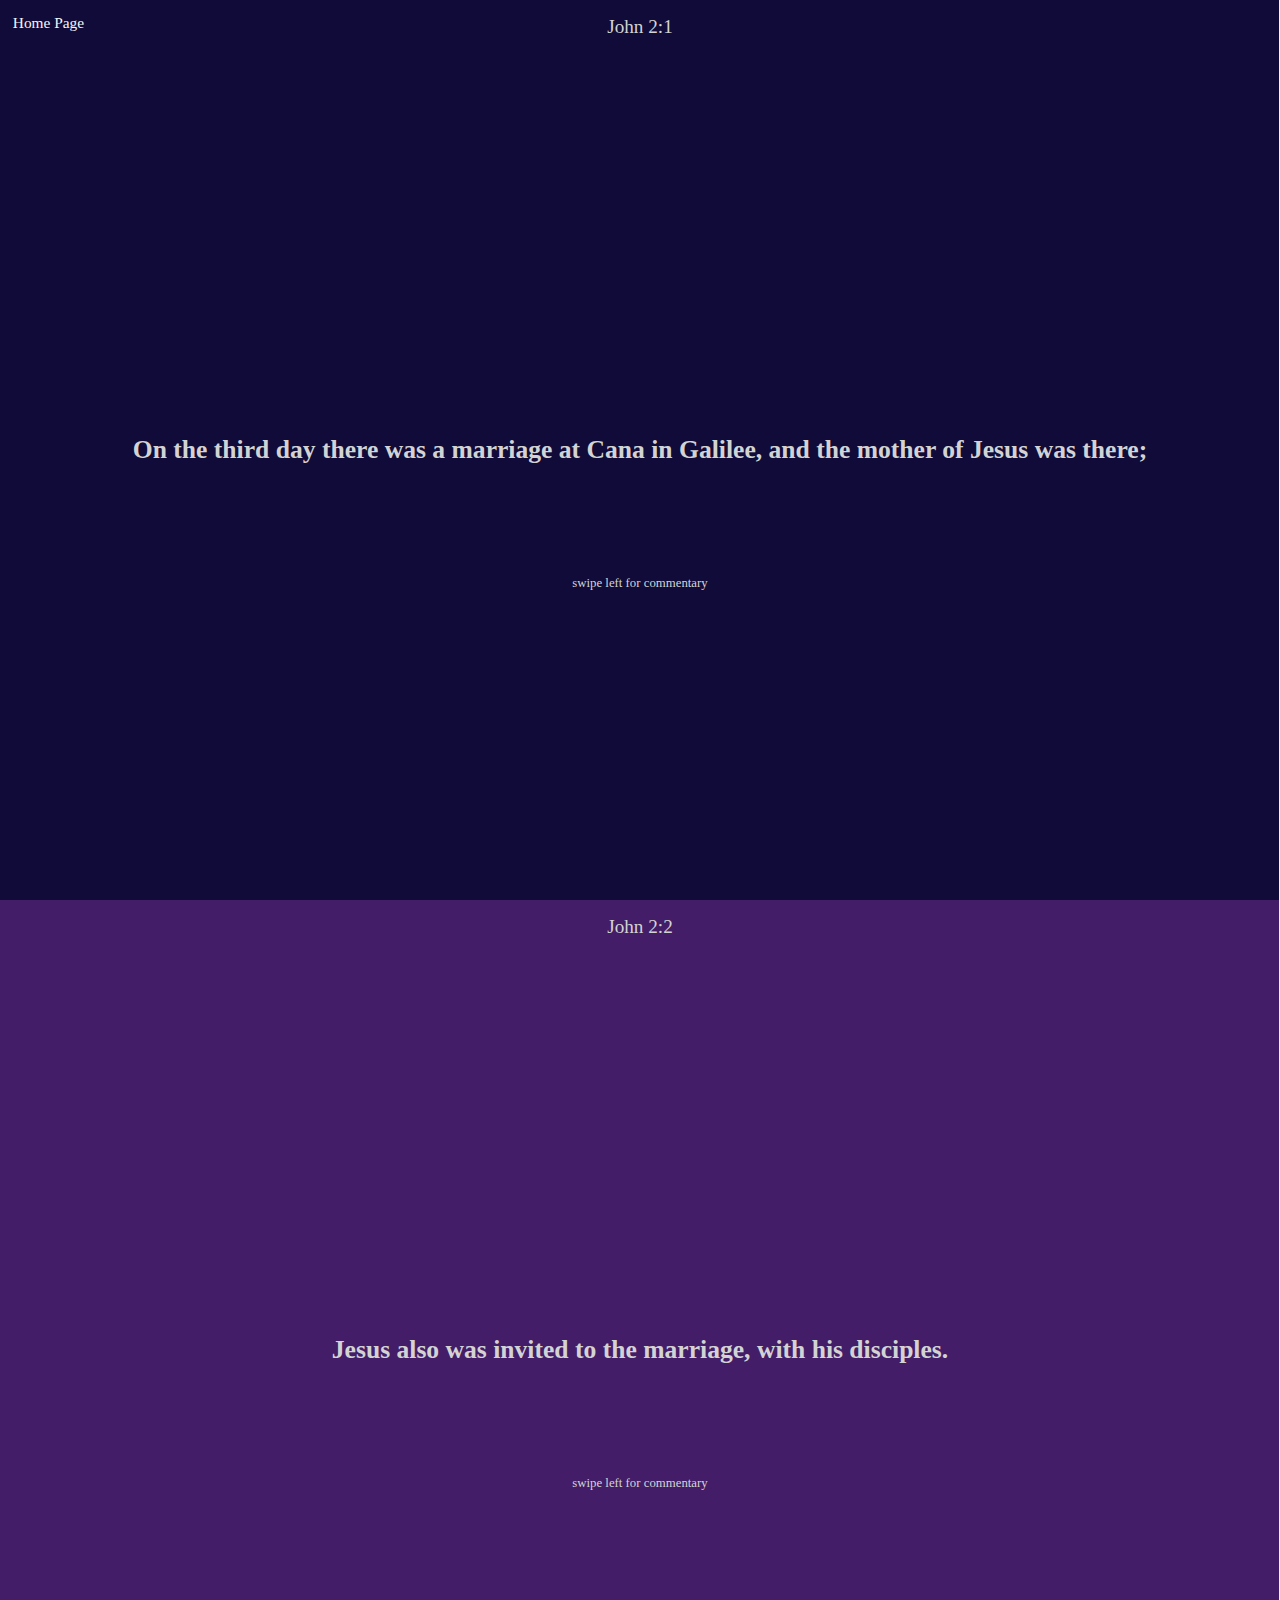
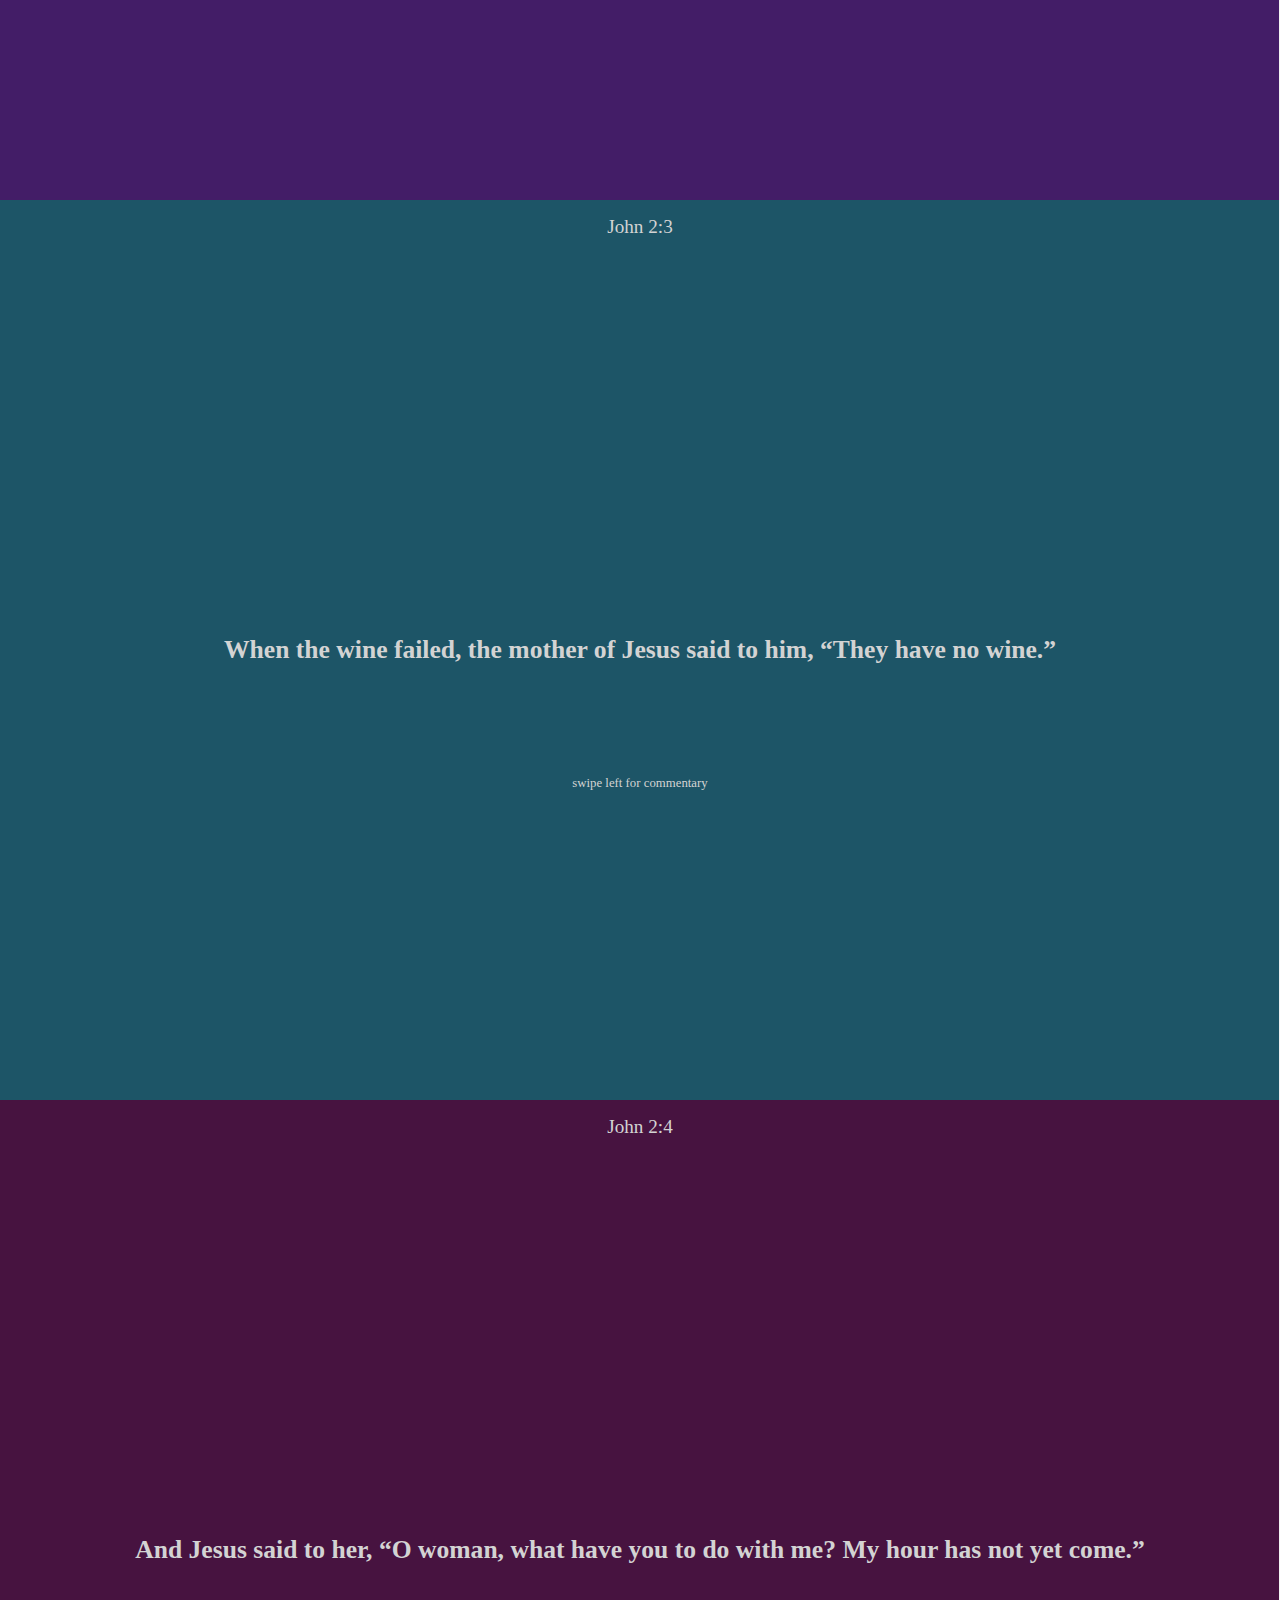
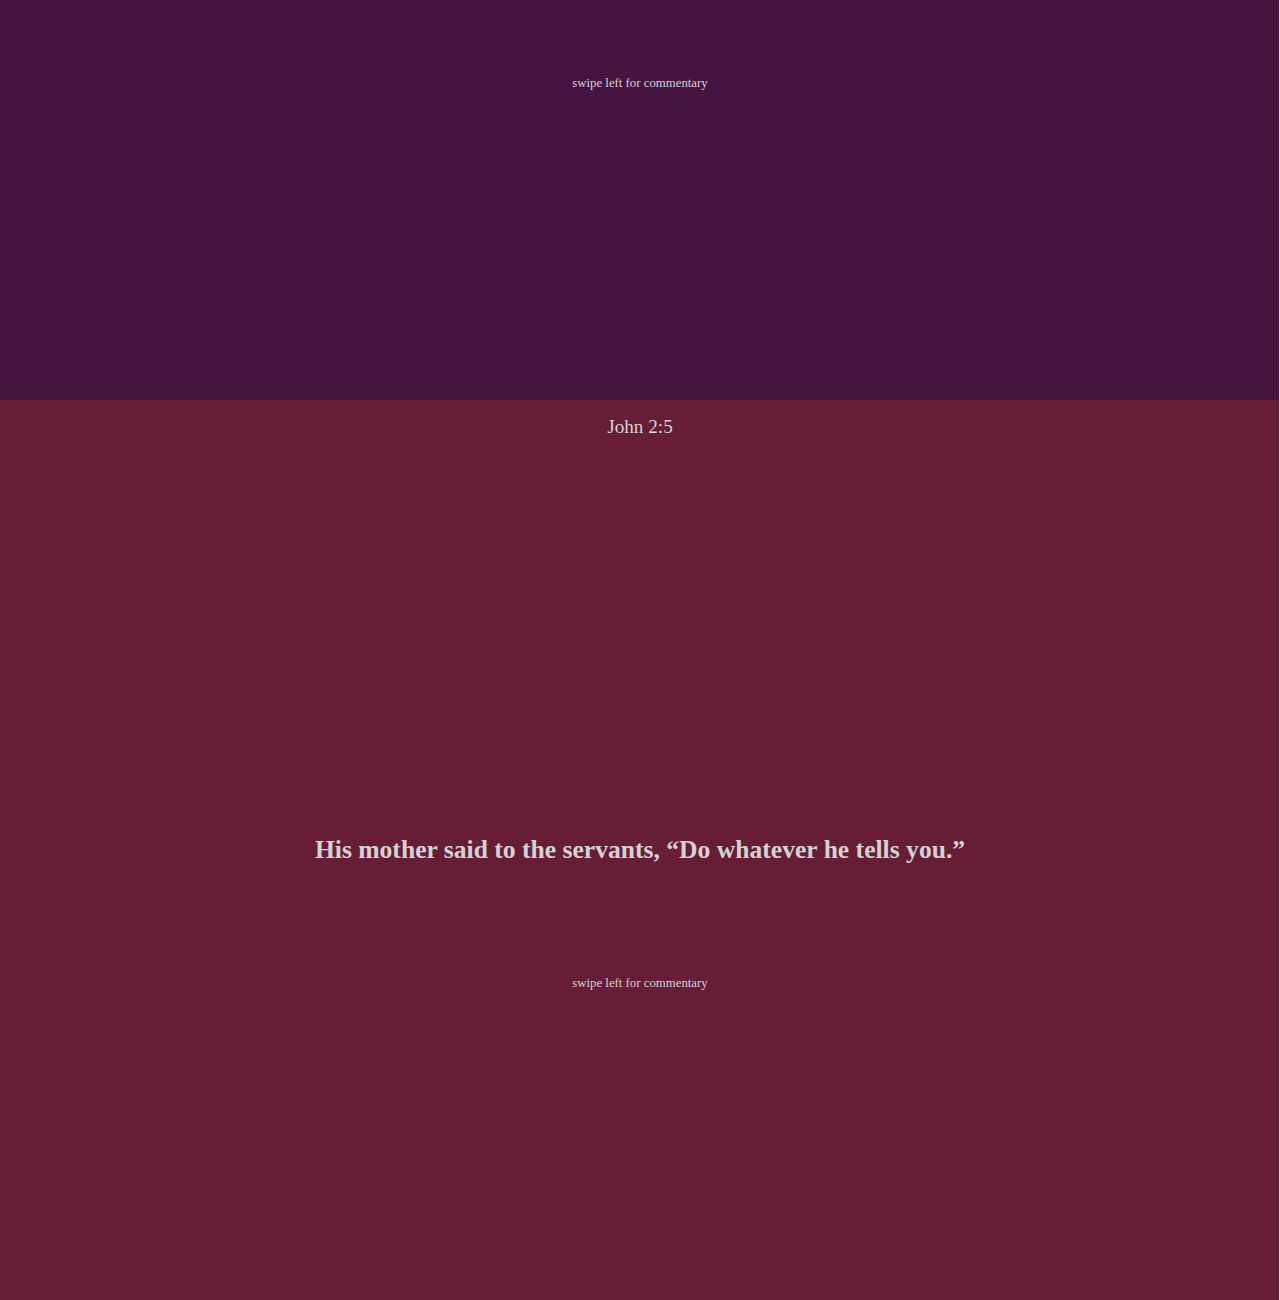
==== weddingAtCana.html @ 5dbfd81f "added web commentary" ====
<!DOCTYPE html>
<html lang="en">
<head>
    <meta charset="UTF-8">
    <meta http-equiv="X-UA-Compatible" content="IE=edge">
    <meta name="viewport" content="width=device-width, initial-scale=1.0">
    <title>Wedding At Cana</title>
    <link rel="stylesheet" href="WeddingAtCana.css">
</head>
<body>
    <div class="slider1">
        <section>
            <a class="homePage" href="index.html">Home Page</a>
            <p class="verse">John 2:1</p>
            <p class="swipeLeft">swipe left for commentary</p>
          <h1>On the third day there was a marriage at Cana in Galilee, and the mother of Jesus was there;</h1>
        </section>


        <section>
            <p>commentary</p>
            <p class="swipeLeft">swipe left to write</p>
          <h1 class="firstCommentarySlide">“The mother of Jesus was there;” Wherever we are Mother Mary will also be following us. She is always with us, if we allow her to be. She is always hoping that we choose the right decisions, the right path, to choose holiness, to choose sainthood. She prays for us. She is waiting for us at the destination we are supposed to be at with open arms, waiting to wrap us in her mantle. She waits for us at the beginning of the path so she can walk with us on the way. She will never let go of our hand. It's us who pull ourselves away.</h1>
        </section>


        <section>
            <img src="./canaImages/maryHoldingJesus.png" alt="">
            <p>Your own commentary</p>
            <textarea placeholder="Write What's On Your Heart!"></textarea>
            <p class="bottomVerse">On the third day there was a marriage at Cana in Galilee, and the mother of Jesus was there;</p>
        </section>
      </div>






      <div class="slider2">
        <section>
            <p class="verse">John 2:2</p>
            <p class="swipeLeft">swipe left for commentary</p>
          <h1>Jesus also was invited to the marriage, with his disciples.</h1>
        </section>


        <section>
            <p>commentary</p>
            <p class="swipeLeft">swipe left to write</p>
          <h1>We Should always invite Jesus to everything. Happy times, sad times, lonely times, everything. We should also always ask the saints to help us, and pray for us. If Jesus wasent invited they wouldve ran out of wine, with no other hope. Jesus was invited and He provided a miracle. He made the impossible possible. He made water into wine. To see miracles, stay close to Jesus and invite Him everywhere.</h1>
        </section>


        <section>
            <img src="./canaImages/JesusKnocking.png" alt="">
            <p>Your own commentary</p>
            <textarea placeholder="Write What's On Your Heart!"></textarea>
            <p class="bottomVerse">Jesus also was invited to the marriage, with his disciples.</p>
        </section>
      </div>


      
      <div class="slider3">
        <section>

            <p class="verse">John 2:3</p>
            <p class="swipeLeft">swipe left for commentary</p>
          <h1>When the wine failed, the mother of Jesus said to him, “They have no wine.”</h1>
        </section>


        <section>
            <p>commentary</p>
            <p class="swipeLeft">swipe left to write</p>
          <h1>The wine failed. All earthly things fail us. We cant rely on anything earthly, they will all eventually pass away. The first person to notice the needs of the people is Mother Mary. She noticed their need of more wine. She noticed something so insignificant. Our mother is always looking out for us, and prays on our behalf. Before we even realize it, she is already helping us.</h1>
        </section>

        
        <section>
            <img src="./canaImages/MaryPraying.png" alt="">
            <p>Your own commentary</p>
            <textarea placeholder="Write What's On Your Heart!"></textarea>
            <p class="bottomVerse">When the wine failed, the mother of Jesus said to him, “They have no wine.”</p>
        </section>
        </div>



        <div class="slider4">
            <section>

                <p class="verse">John 2:4</p>
                <p class="swipeLeft">swipe left for commentary</p>
              <h1>And Jesus said to her, “O woman, what have you to do with me? My hour has not yet come.”</h1>
            </section>
    
    
            <section>
                <p>commentary</p>
                <p class="swipeLeft">swipe left to write</p>
              <h1>Mary directly intercedes for us. Even though Jesus' hour hasent came yet, Mother Mary had compassion us and pleaded for us. She is always watching, she cares for us. <br> Jesus has so much compassion for us that even though His time hasent came yet, He still made the impossible possible. He knows He is God, and we are in distress. He loves us so much. </h1>
            </section>
    
            
            <section>
                <img src="./canaImages/MaryPraying.png" alt="">
                <p>Your own commentary</p>
                <textarea placeholder="Write What's On Your Heart!"></textarea>
                <p class="bottomVerse">And Jesus said to her, “O woman, what have you to do with me? My hour has not yet come.”</p>
            </section>
      </div>



      <div class="slider5">
        <section>

            <p class="verse">John 2:5</p>
            <p class="swipeLeft">swipe left for commentary</p>
          <h1>His mother said to the servants, “Do whatever he tells you.”</h1>
        </section>


        <section>
            <p>commentary</p>
            <p class="swipeLeft">swipe left to write</p>
          <h1>Mary our mother gently tells us everyday to listen to her beloved son. To shut out the noise of the world and listen to His voice only. Not only listen but to act on what Jesus tells us. We must not be afraid to act on His voice. He will never tell us anything with the intention of hurting our soul. Its us who damage our souls. Jesus always wants the best for us, and He knows how. He is God and we are not. Mary leads us by our hand in her mantle to our Lord, and encouraging us to imitate her saying "I am the handmaid of the Lord, let it be done to me according to your word."</h1>
        </section>

        
        <section>
            <img src="./canaImages/MaryPraying.png" alt="">
            <p>Your own commentary</p>
            <textarea placeholder="Write What's On Your Heart!"></textarea>
            <p class="bottomVerse">His mother said to the servants, “Do whatever he tells you.”</p>
        </section>
  </div>

    
    
</body>
</html>
---- WeddingAtCana.css ----
* {
  box-sizing: border-box;
  margin: 0;
  padding: 0;
}
body {

}

.homePage{
  font-size: 1.2vw;
  position: absolute;
  text-decoration: none;
  color: whitesmoke;
  top: 1.5vh;
  left: 1vw;
  font-family:Georgia, 'Times New Roman', Times, serif;
}

.slider1 {
  font-family: sans-serif;
  scroll-snap-type: x mandatory;  
  display: flex;
  -webkit-overflow-scrolling: touch;
  overflow-x: scroll;
  background-color: rgb(16, 11, 56);
}

.slider2 {
  font-family: sans-serif;
  scroll-snap-type: x mandatory;  
  display: flex;
  -webkit-overflow-scrolling: touch;
  overflow-x: scroll;
  background-color: rgb(67, 29, 103);
}

.slider3 {
  font-family: sans-serif;
  scroll-snap-type: x mandatory;  
  display: flex;
  -webkit-overflow-scrolling: touch;
  overflow-x: scroll;
  background-color: rgb(29, 85, 103);
}

.slider4 {
  font-family: sans-serif;
  scroll-snap-type: x mandatory;  
  display: flex;
  -webkit-overflow-scrolling: touch;
  overflow-x: scroll;
  background-color: rgb(71, 19, 64);
}

.slider5 {
  font-family: sans-serif;
  scroll-snap-type: x mandatory;  
  display: flex;
  -webkit-overflow-scrolling: touch;
  overflow-x: scroll;
  background-color: rgb(103, 29, 54);
}

.slider6 {
  font-family: sans-serif;
  scroll-snap-type: x mandatory;  
  display: flex;
  -webkit-overflow-scrolling: touch;
  overflow-x: scroll;
  background-color: rgb(43, 94, 98);
}

p{
  position: absolute;
  text-align: center;
  color: #d3d3d3;
  width: 80vw;
  left: 10vw;
  font-size: 1.5vw;
  font-family:Georgia, 'Times New Roman', Times, serif;
}

.bottomVerse{
  position: absolute;
  top: 45vw;
  text-align: center;
  color: #d3d3d3;
  width: 80vw;
  left: 10vw;
  font-size: 1.5vw;
  font-family:Georgia, 'Times New Roman', Times, serif;
}

.swipeLeft{
  position: absolute;
  top: 45vw;
  text-align: center;
  color: #d3d3d3;
  width: 80vw;
  left: 10vw;
  font-size: 1vw;
  font-family:Georgia, 'Times New Roman', Times, serif;
}

.firstCommentarySlide{
  line-height: 3vw;
}

textarea{
  position: absolute;
  top: 10vw;
  left: 10vw;
  width: 40vw;
  height: 50vh;
  font-size: 2vw;
  font-family:Georgia, 'Times New Roman', Times, serif;
  background: transparent;
  color: #d3d3d3;
  border-color: whitesmoke;
  text-align: center;
  outline: none;
  overflow: auto;
}

img{
  position: absolute;
  top: 10vw;
  left: 62vw;
  width: 25vw;
  height: 50vh;
}

textarea::placeholder{
  color: #d3d3d3;
}


section {
  border-right: 1px solid whitesmoke;
  padding: 1rem;
  min-width: 100vw;
  height: 100vh;
  scroll-snap-align: start;
  text-align: center;
  position: relative;

}
h1  {
  position: absolute;
  top: 50%;
  transform: translateY(-50%);
  text-align: center;
  color: #d3d3d3;
  width: 80vw;
  left: 10vw;
  font-size: 2vw;
  font-family:Georgia, 'Times New Roman', Times, serif;
}


body::-webkit-scrollbar{
  width: 10px;
  background: transparent;
}

body::-webkit-scrollbar-thumb{
  border-radius: 10px;
  width: 10px;
  background-color: #9696967e;
}
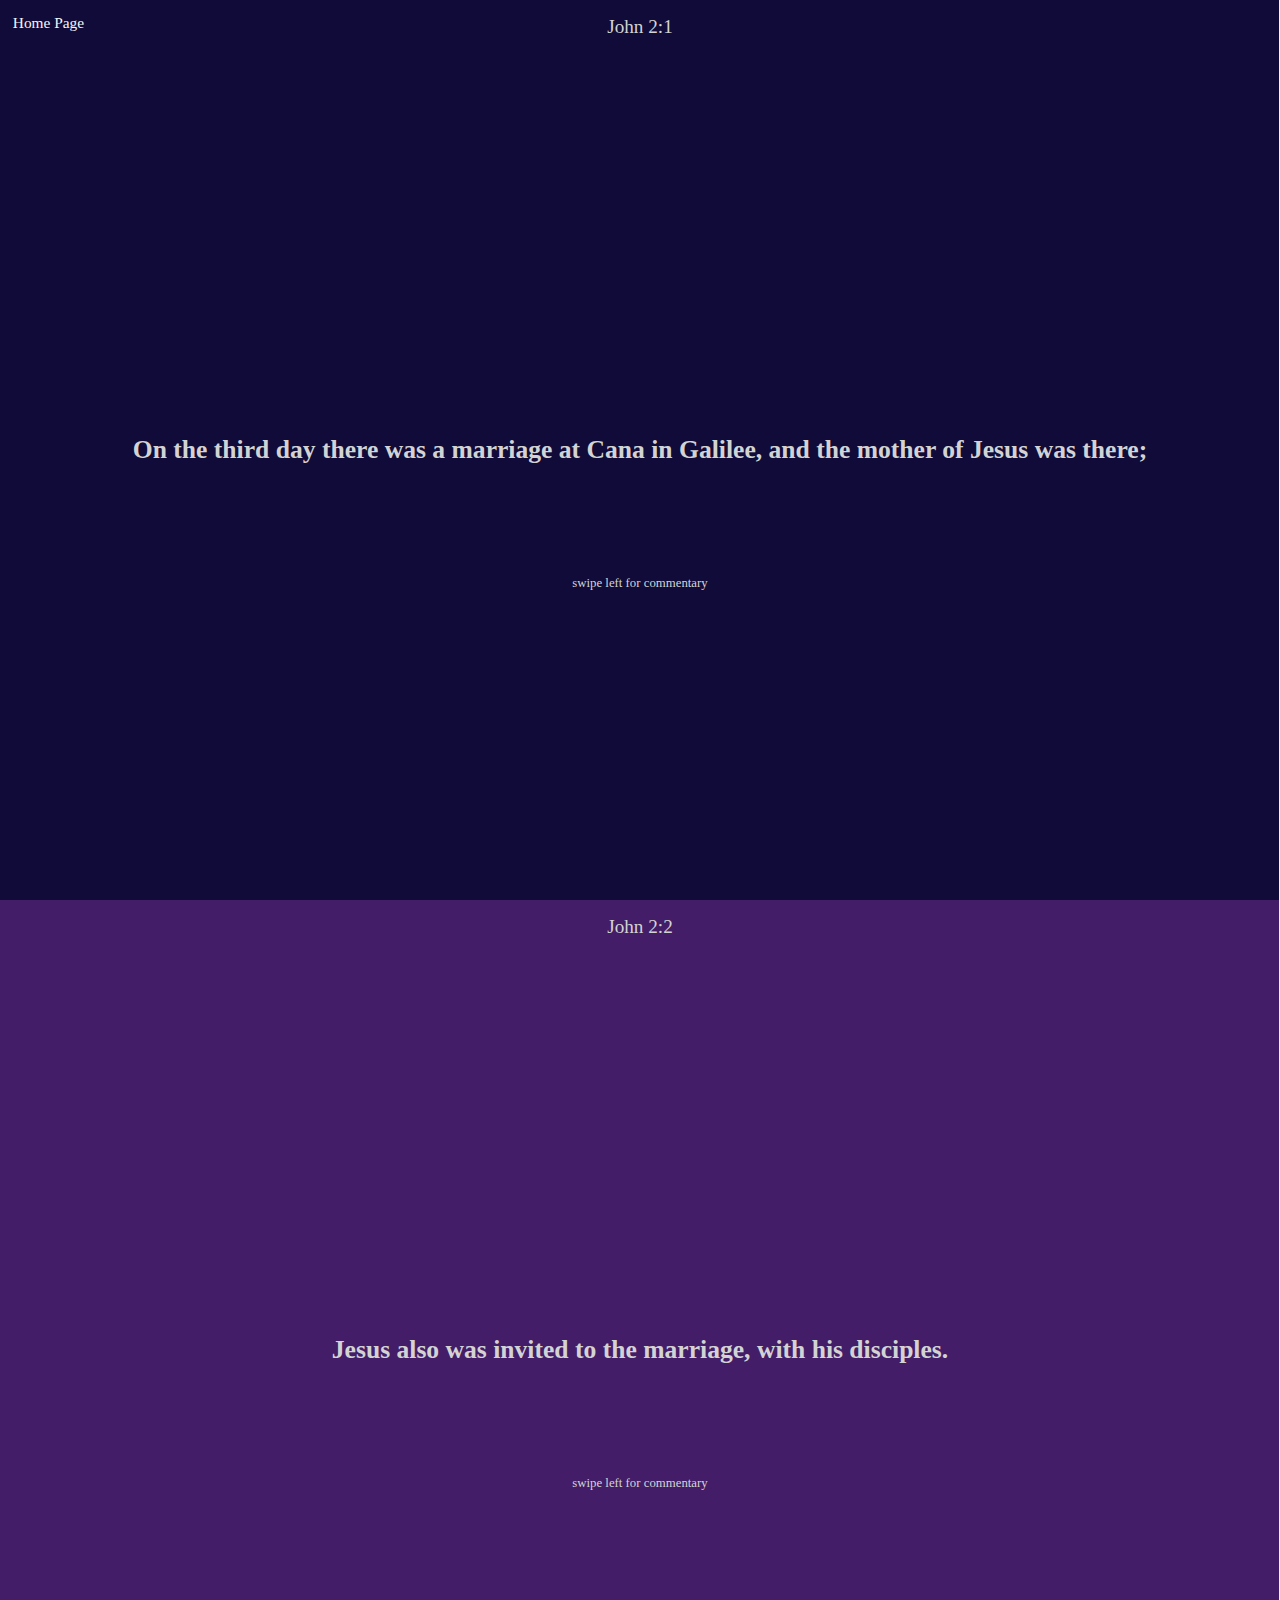
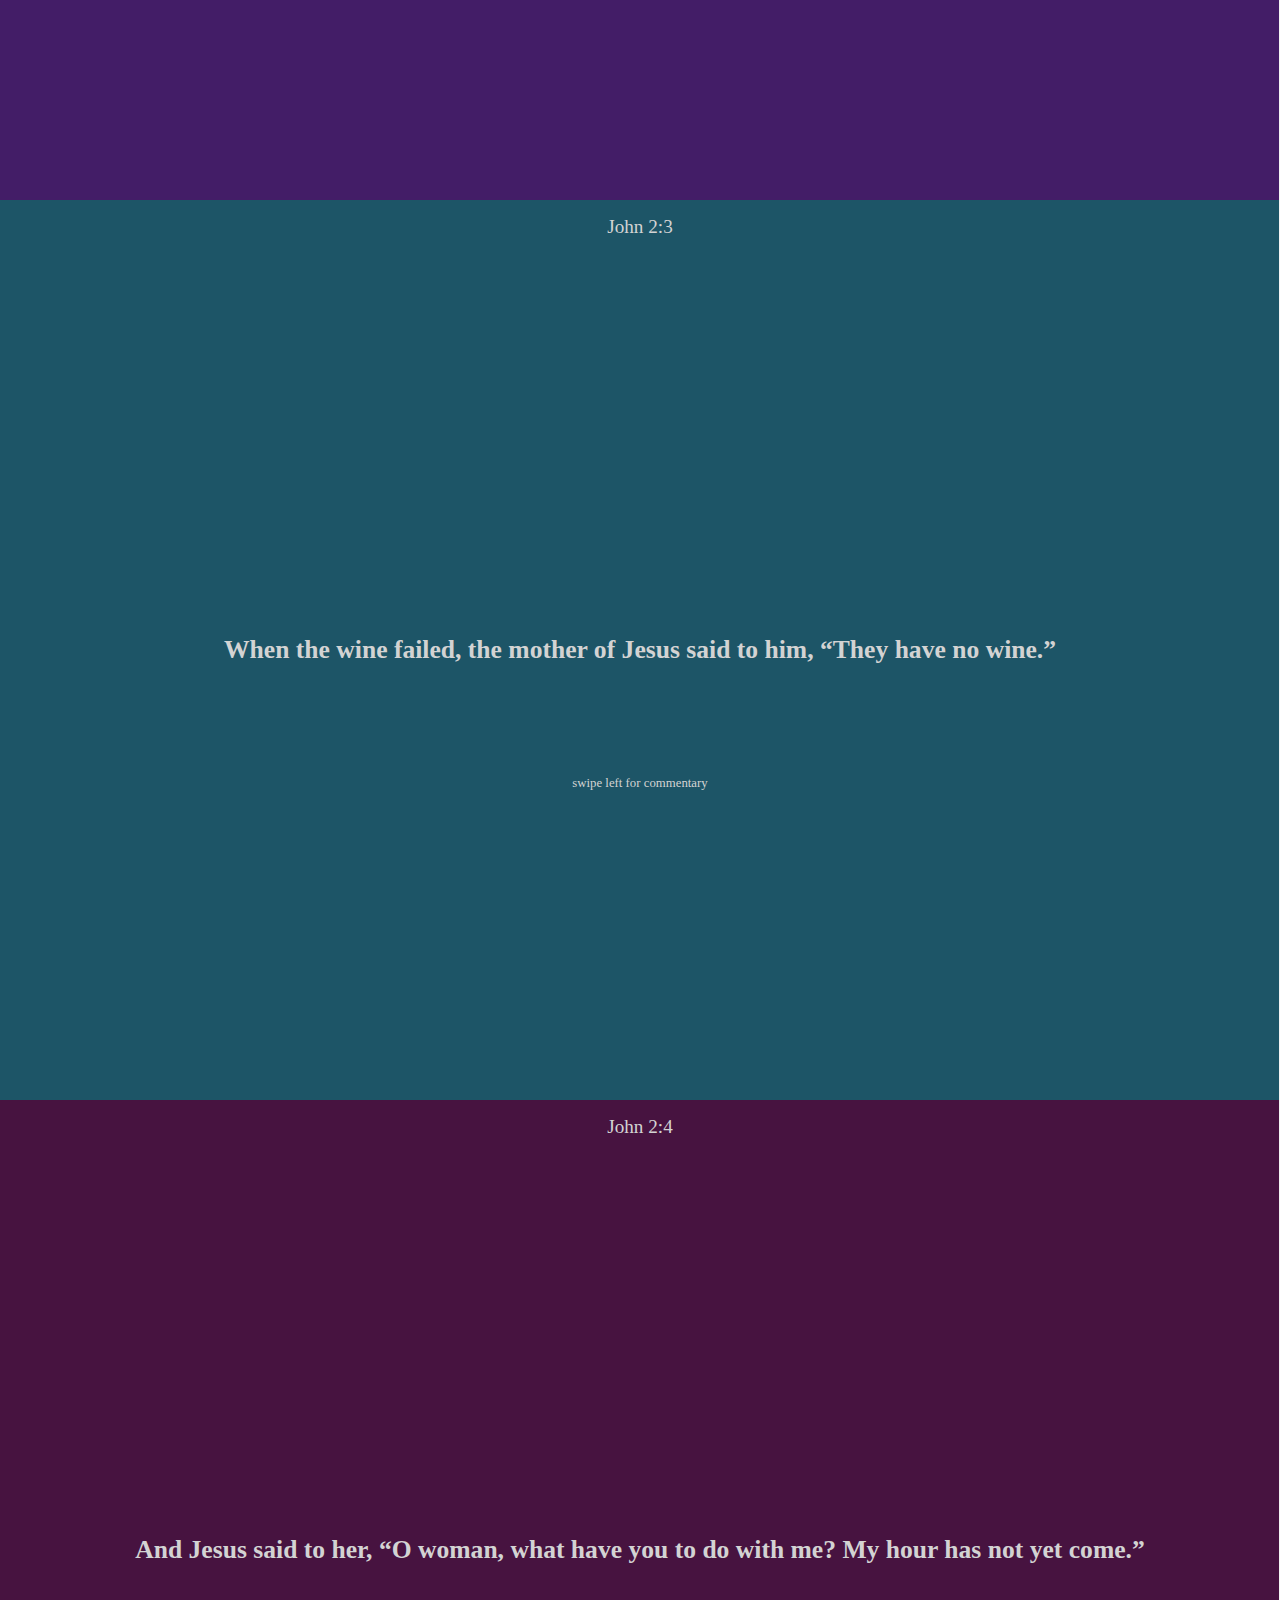
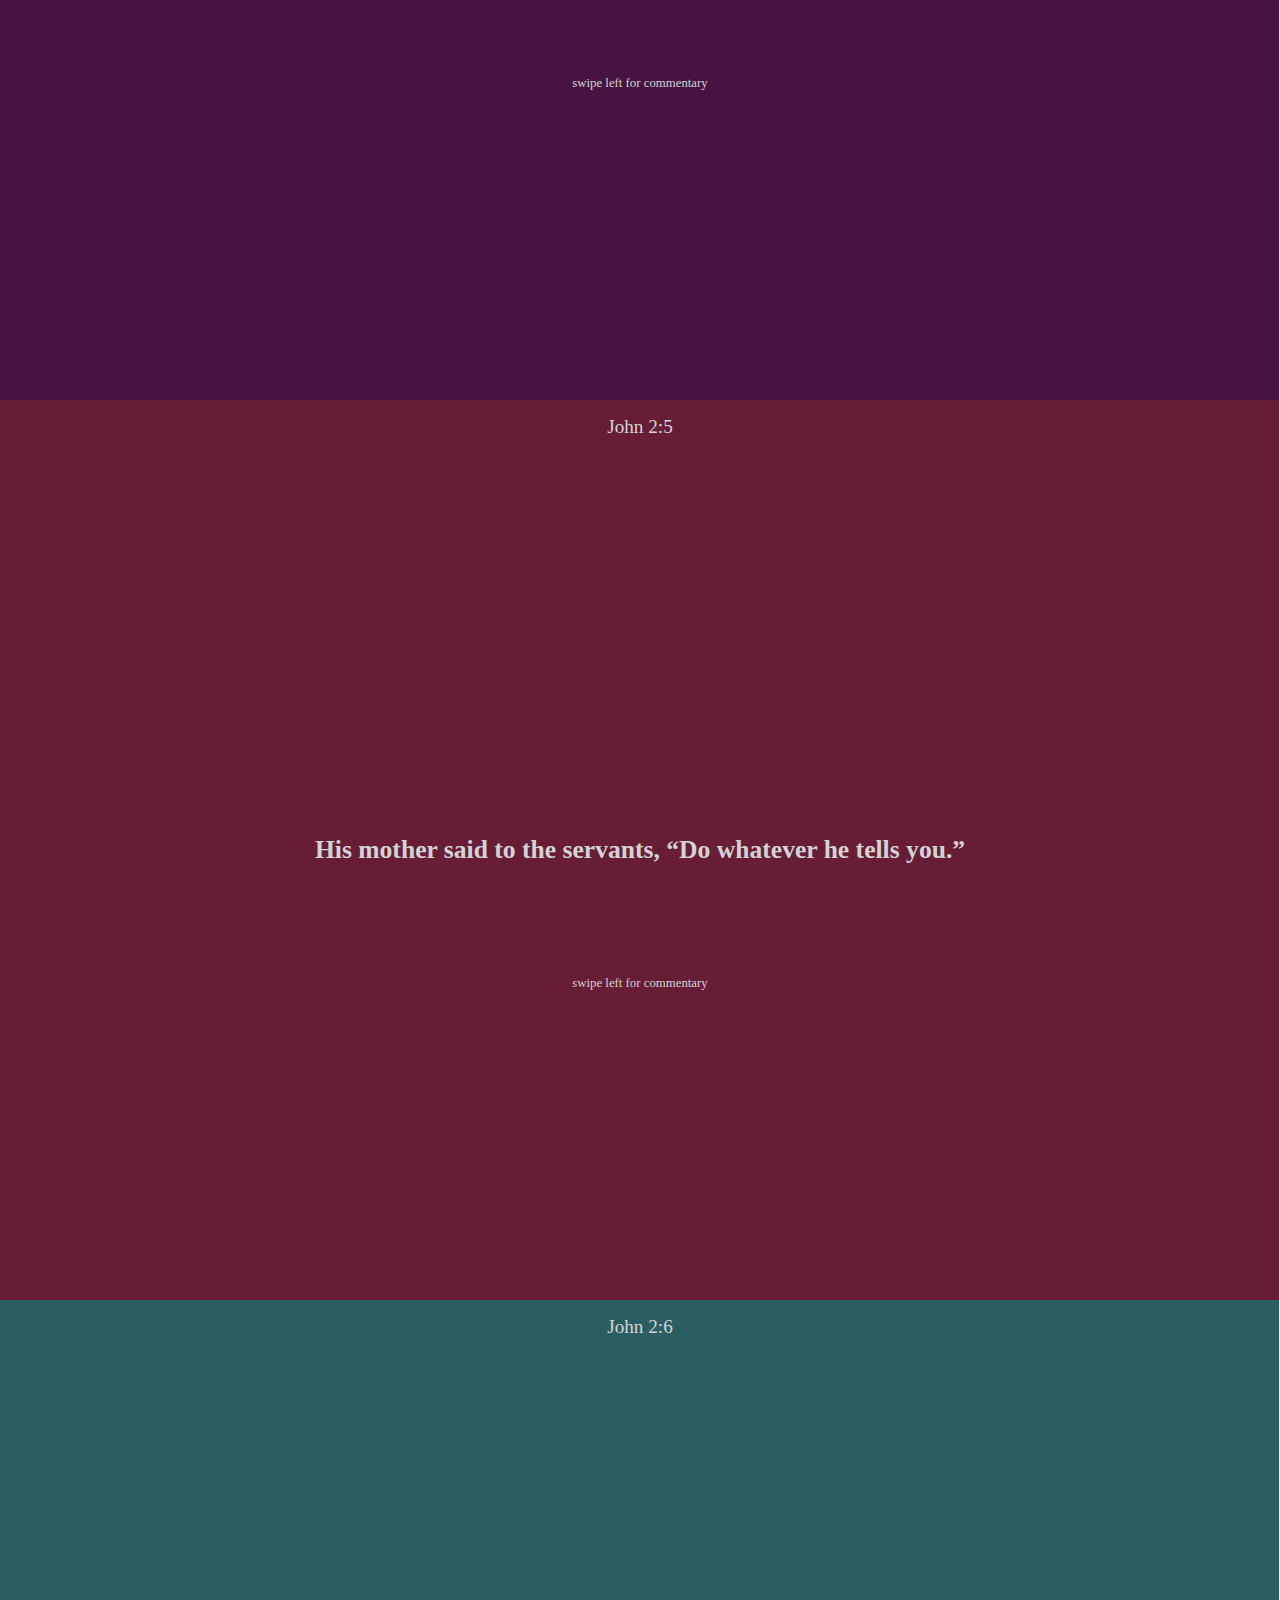
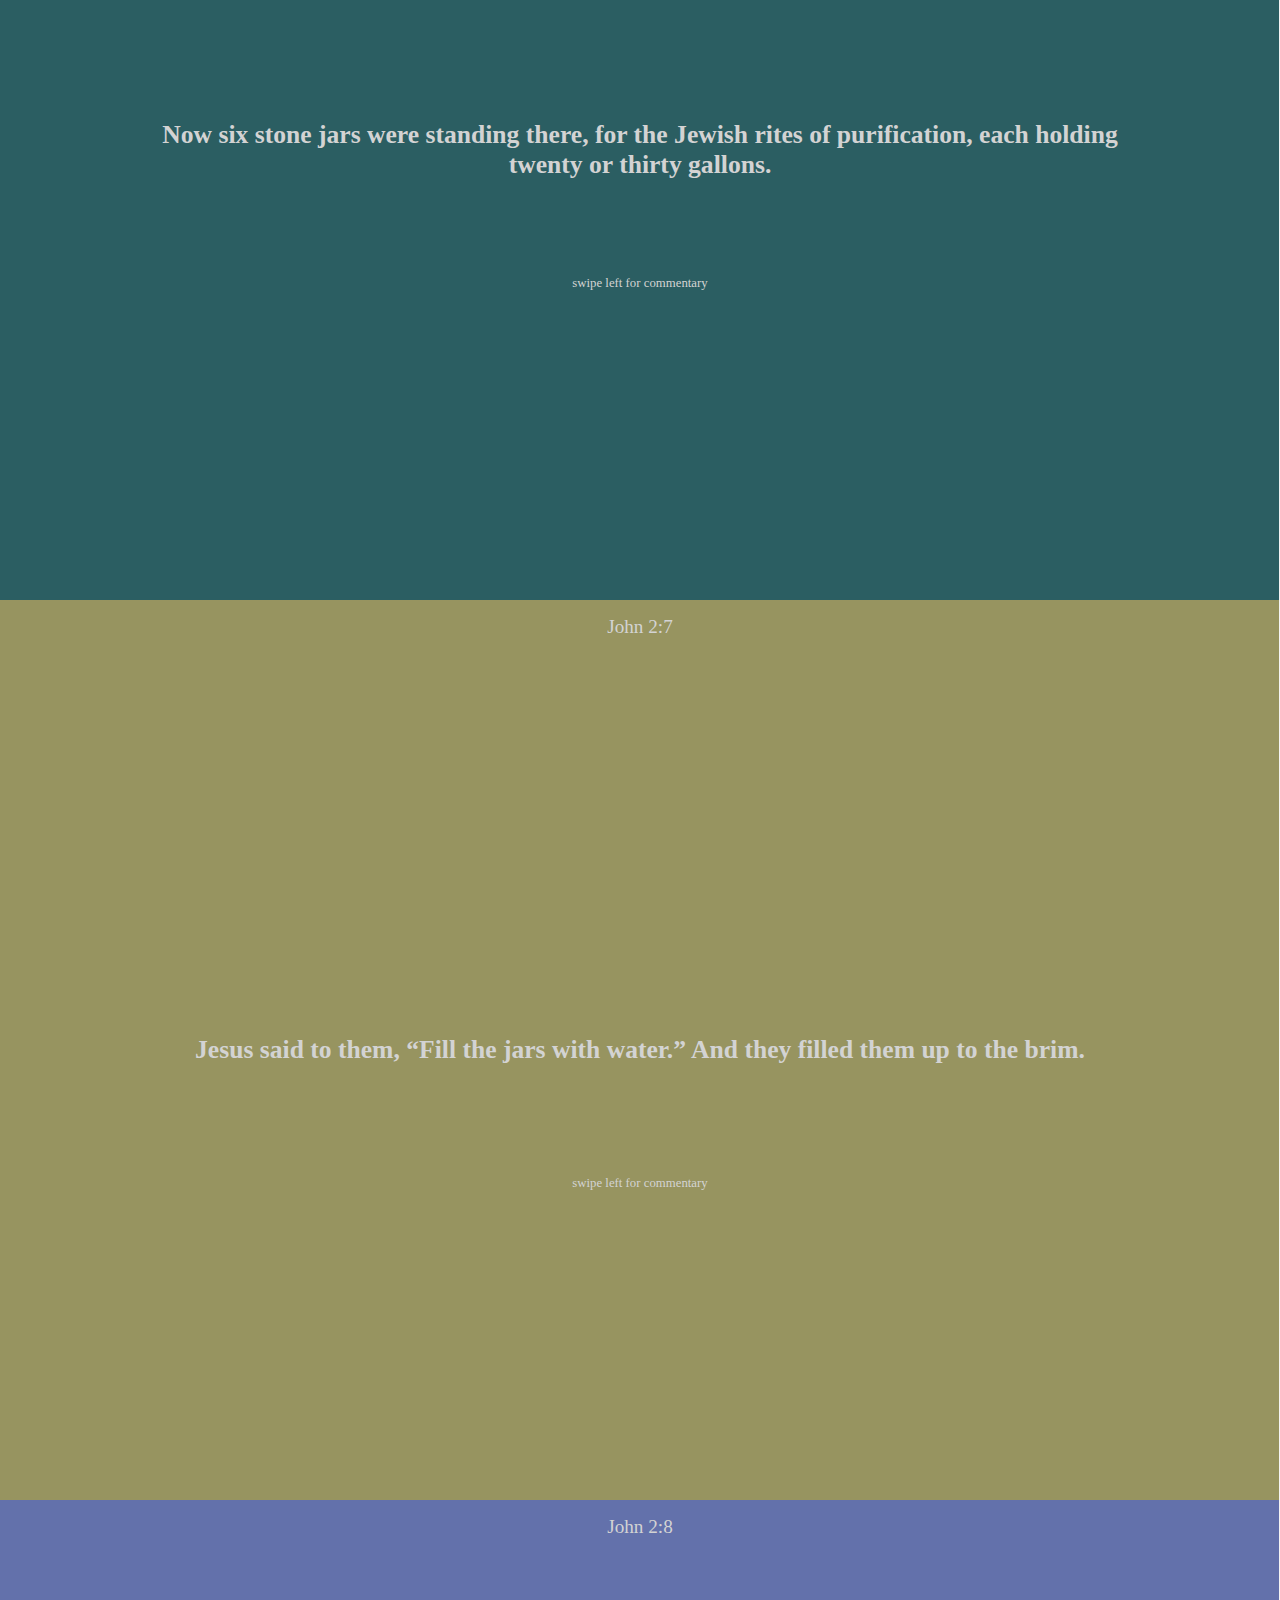
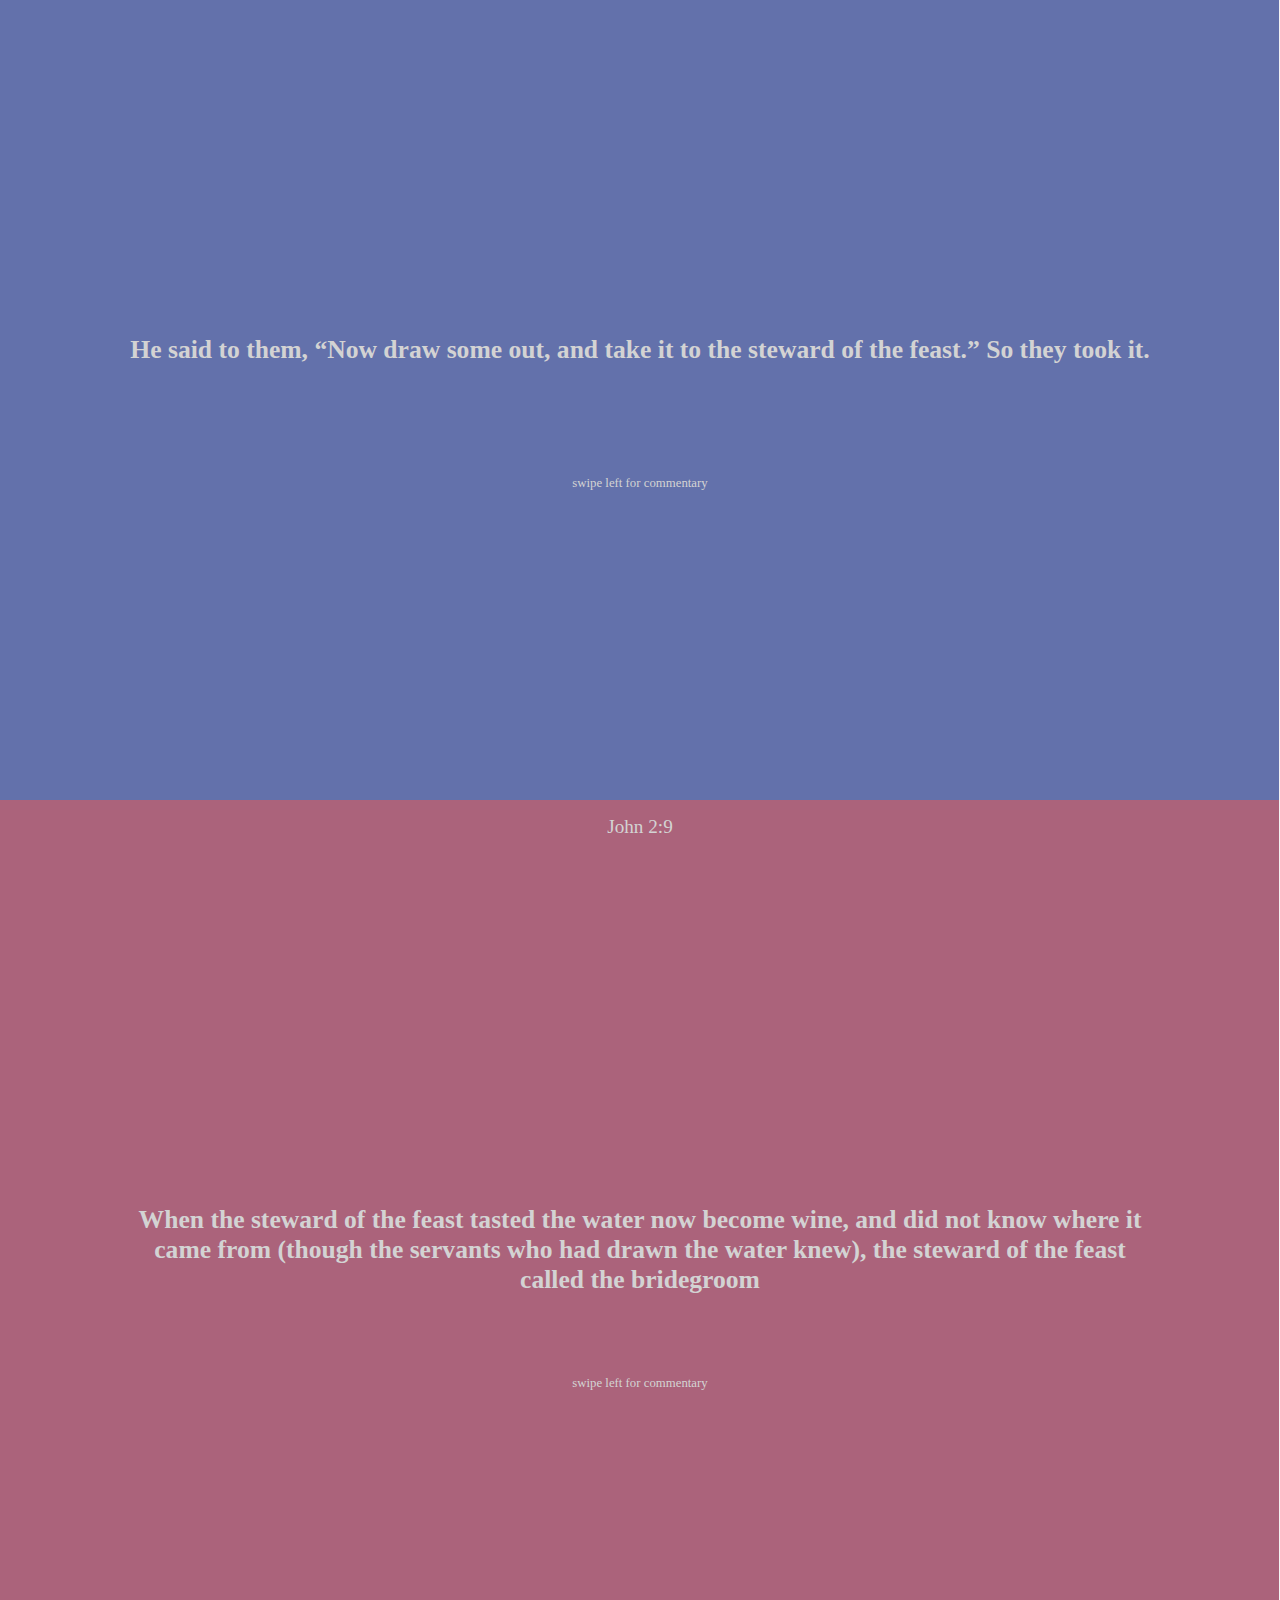
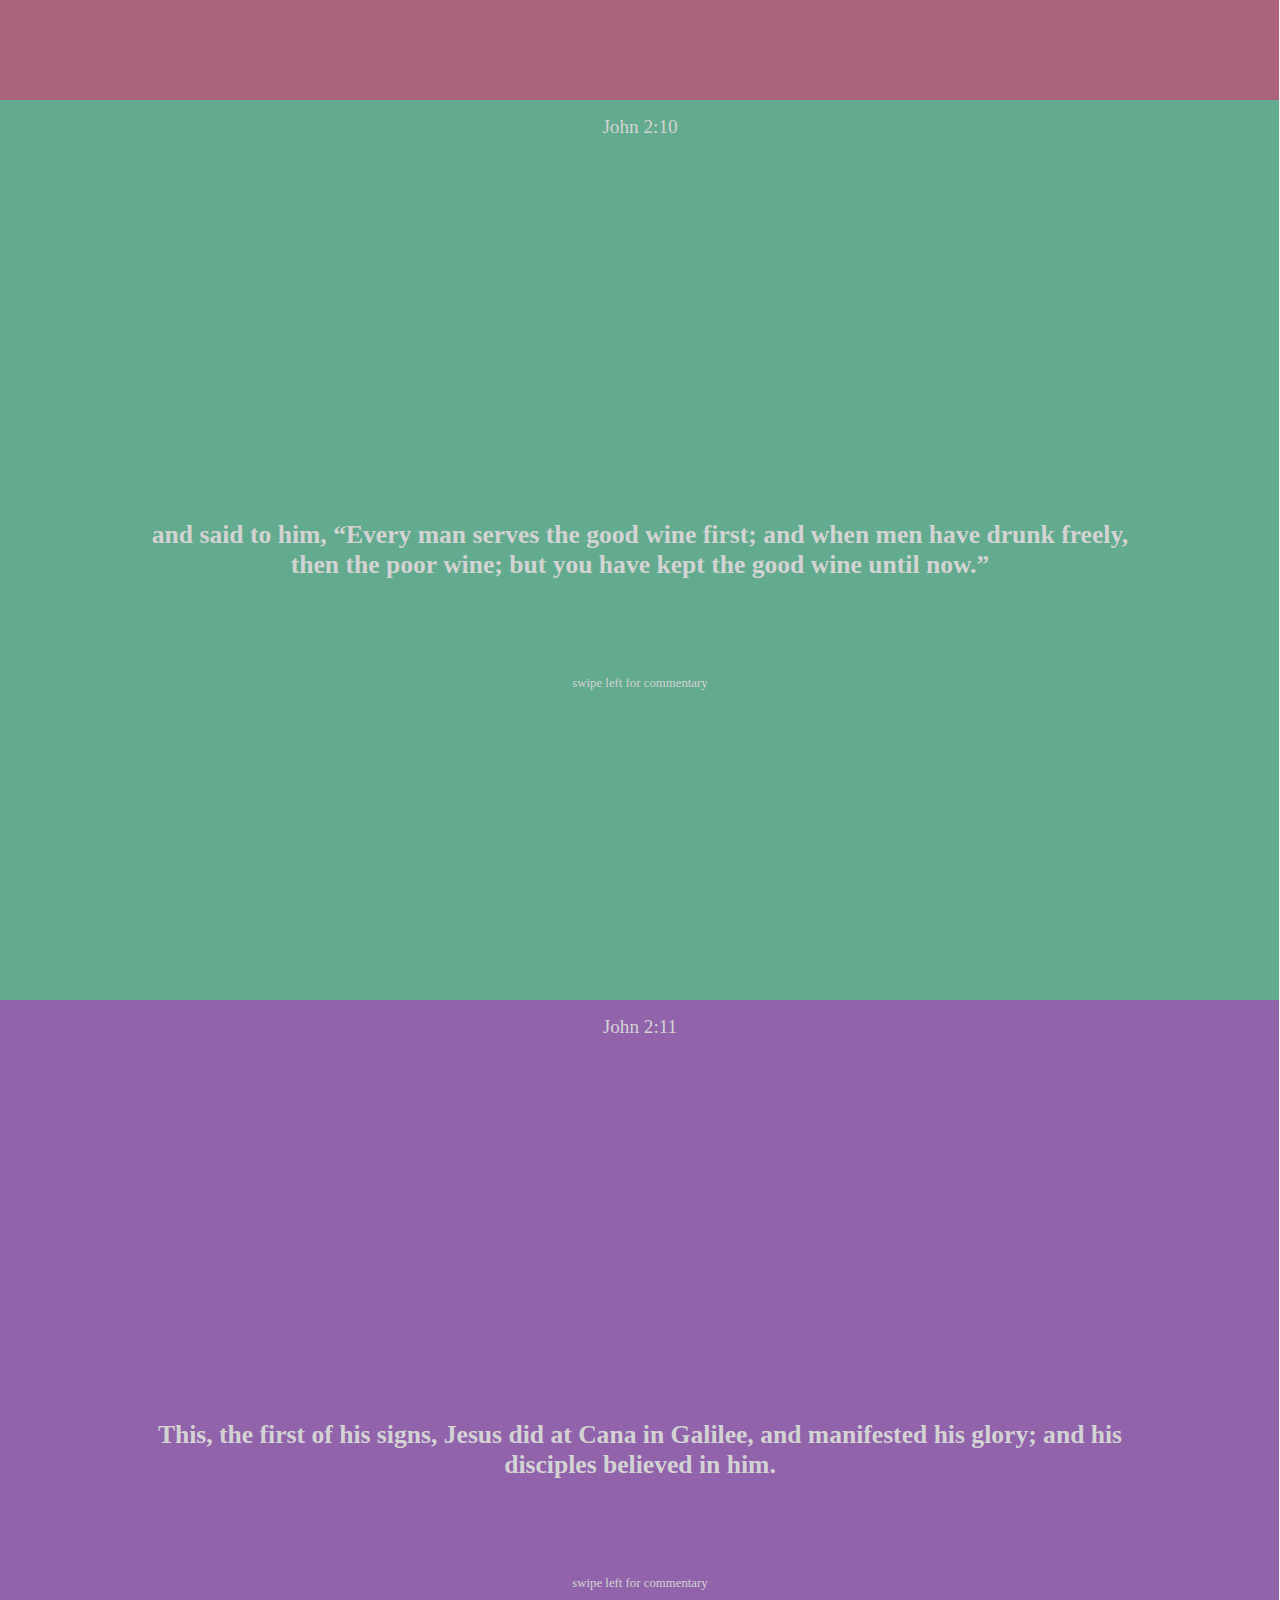
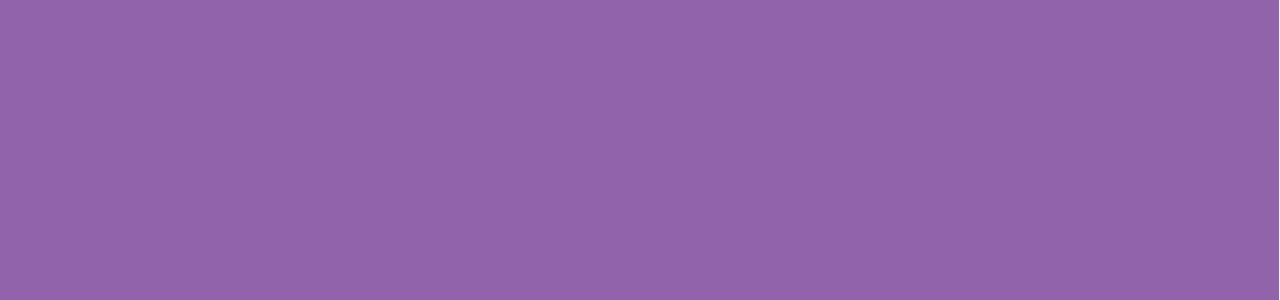
==== commit e385ed72: "finished mobile & verses" ====
--- a/weddingAtCana.html
+++ b/weddingAtCana.html
@@ -18,7 +18,7 @@
 
 
         <section>
-            <p>commentary</p>
+            <p>Wedding At Cana commentary</p>
             <p class="swipeLeft">swipe left to write</p>
           <h1 class="firstCommentarySlide">“The mother of Jesus was there;” Wherever we are Mother Mary will also be following us. She is always with us, if we allow her to be. She is always hoping that we choose the right decisions, the right path, to choose holiness, to choose sainthood. She prays for us. She is waiting for us at the destination we are supposed to be at with open arms, waiting to wrap us in her mantle. She waits for us at the beginning of the path so she can walk with us on the way. She will never let go of our hand. It's us who pull ourselves away.</h1>
         </section>
@@ -27,7 +27,7 @@
         <section>
             <img src="./canaImages/maryHoldingJesus.png" alt="">
             <p>Your own commentary</p>
-            <textarea placeholder="Write What's On Your Heart!"></textarea>
+            <textarea placeholder="Click To Write!"></textarea>
             <p class="bottomVerse">On the third day there was a marriage at Cana in Galilee, and the mother of Jesus was there;</p>
         </section>
       </div>
@@ -46,7 +46,7 @@
 
 
         <section>
-            <p>commentary</p>
+            <p>Wedding At Cana commentary</p>
             <p class="swipeLeft">swipe left to write</p>
           <h1>We Should always invite Jesus to everything. Happy times, sad times, lonely times, everything. We should also always ask the saints to help us, and pray for us. If Jesus wasent invited they wouldve ran out of wine, with no other hope. Jesus was invited and He provided a miracle. He made the impossible possible. He made water into wine. To see miracles, stay close to Jesus and invite Him everywhere.</h1>
         </section>
@@ -55,7 +55,7 @@
         <section>
             <img src="./canaImages/JesusKnocking.png" alt="">
             <p>Your own commentary</p>
-            <textarea placeholder="Write What's On Your Heart!"></textarea>
+            <textarea placeholder="Click To Write!"></textarea>
             <p class="bottomVerse">Jesus also was invited to the marriage, with his disciples.</p>
         </section>
       </div>
@@ -72,7 +72,7 @@
 
 
         <section>
-            <p>commentary</p>
+            <p>Wedding At Cana commentary</p>
             <p class="swipeLeft">swipe left to write</p>
           <h1>The wine failed. All earthly things fail us. We cant rely on anything earthly, they will all eventually pass away. The first person to notice the needs of the people is Mother Mary. She noticed their need of more wine. She noticed something so insignificant. Our mother is always looking out for us, and prays on our behalf. Before we even realize it, she is already helping us.</h1>
         </section>
@@ -81,7 +81,7 @@
         <section>
             <img src="./canaImages/MaryPraying.png" alt="">
             <p>Your own commentary</p>
-            <textarea placeholder="Write What's On Your Heart!"></textarea>
+            <textarea placeholder="Click To Write!"></textarea>
             <p class="bottomVerse">When the wine failed, the mother of Jesus said to him, “They have no wine.”</p>
         </section>
         </div>
@@ -98,7 +98,7 @@
     
     
             <section>
-                <p>commentary</p>
+                <p>Wedding At Cana commentary</p>
                 <p class="swipeLeft">swipe left to write</p>
               <h1>Mary directly intercedes for us. Even though Jesus' hour hasent came yet, Mother Mary had compassion us and pleaded for us. She is always watching, she cares for us. <br> Jesus has so much compassion for us that even though His time hasent came yet, He still made the impossible possible. He knows He is God, and we are in distress. He loves us so much. </h1>
             </section>
@@ -107,7 +107,7 @@
             <section>
                 <img src="./canaImages/MaryPraying.png" alt="">
                 <p>Your own commentary</p>
-                <textarea placeholder="Write What's On Your Heart!"></textarea>
+                <textarea placeholder="Click To Write!"></textarea>
                 <p class="bottomVerse">And Jesus said to her, “O woman, what have you to do with me? My hour has not yet come.”</p>
             </section>
       </div>
@@ -124,7 +124,7 @@
 
 
         <section>
-            <p>commentary</p>
+            <p>Wedding At Cana commentary</p>
             <p class="swipeLeft">swipe left to write</p>
           <h1>Mary our mother gently tells us everyday to listen to her beloved son. To shut out the noise of the world and listen to His voice only. Not only listen but to act on what Jesus tells us. We must not be afraid to act on His voice. He will never tell us anything with the intention of hurting our soul. Its us who damage our souls. Jesus always wants the best for us, and He knows how. He is God and we are not. Mary leads us by our hand in her mantle to our Lord, and encouraging us to imitate her saying "I am the handmaid of the Lord, let it be done to me according to your word."</h1>
         </section>
@@ -133,10 +133,160 @@
         <section>
             <img src="./canaImages/MaryPraying.png" alt="">
             <p>Your own commentary</p>
-            <textarea placeholder="Write What's On Your Heart!"></textarea>
+            <textarea placeholder="Click To Write!"></textarea>
             <p class="bottomVerse">His mother said to the servants, “Do whatever he tells you.”</p>
         </section>
-  </div>
+    </div>
+
+
+    <div class="slider6">
+        <section>
+
+            <p class="verse">John 2:6</p>
+            <p class="swipeLeft">swipe left for commentary</p>
+          <h1>Now six stone jars were standing there, for the Jewish rites of purification, each holding twenty or thirty gallons.</h1>
+        </section>
+
+
+        <section>
+            <p>Wedding At Cana commentary</p>
+            <p class="swipeLeft">swipe left to write</p>
+          <h1>30 gallons converts to 250 Ibs. Stone is pretty sturdy. The jars were for a whole different purpose. Sometimes we are paralyzed when it comes to Jesus. Standing there. Untouched, unmoved. We think we are too much for Jesus to carry, we cant be used for His purpose. Well Jesus wants all of you. Not half. Give your burdens to Him. Let Him take care of them, because He cares for you. Let Him take the weight off your shoulders. Let Him guide and move you. Let Him use you as an instrument for His purpose for others!</h1>
+        </section>
+
+        
+        <section>
+            <img src="./canaImages/MaryPraying.png" alt="">
+            <p>Your own commentary</p>
+            <textarea placeholder="Click To Write!"></textarea>
+            <p class="bottomVerse">Now six stone jars were standing there, for the Jewish rites of purification, each holding twenty or thirty gallons.</p>
+        </section>
+    </div>
+
+
+    <div class="slider7">
+        <section>
+
+            <p class="verse">John 2:7</p>
+            <p class="swipeLeft">swipe left for commentary</p>
+          <h1>Jesus said to them, “Fill the jars with water.” And they filled them up to the brim.</h1>
+        </section>
+
+
+        <section>
+            <p>Wedding At Cana commentary</p>
+            <p class="swipeLeft">swipe left to write</p>
+          <h1>They had to keep pouring each time little by little. They probably thought Jesus was crazy and all of their work was in vain. Is it worth it? Not to mention Mary also telling them to listen to Him. But they still did it We should also trust Jesus undoubtedly. We have to trust His process, every trial we endure is used to strengthen our faith. He has the best future for us, even if we dont see it yet.</h1>
+        </section>
+
+        
+        <section>
+            <img src="./canaImages/MaryPraying.png" alt="">
+            <p>Your own commentary</p>
+            <textarea placeholder="Click To Write!"></textarea>
+            <p class="bottomVerse">Jesus said to them, “Fill the jars with water.” And they filled them up to the brim.</p>
+        </section>
+    </div>
+
+
+    <div class="slider8">
+        <section>
+
+            <p class="verse">John 2:8</p>
+            <p class="swipeLeft">swipe left for commentary</p>
+          <h1>He said to them, “Now draw some out, and take it to the steward of the feast.” So they took it.</h1>
+        </section>
+
+
+        <section>
+            <p>Wedding At Cana commentary</p>
+            <p class="swipeLeft">swipe left to write</p>
+          <h1>Jesus gives them a command. Before they drew it out imagine the fear that struck in their hearts. They thought they would bring water to the steward. It would be embarrassing, they could be fired etc. But they still drew it out and seeing it now become wine, they took it to the steward. Now imagine the shock on their face, they could of believed he was a magician, or working with demons. No one knows. But what do we believe? Our merciful God that makes the impossible Possible for us? or a God that is distant and doesnt care about us? He is our merciful God. Every action we make should be impacted because He is Mercy.</h1>
+        </section>
+
+        
+        <section>
+            <img src="./canaImages/MaryPraying.png" alt="">
+            <p>Your own commentary</p>
+            <textarea placeholder="Click To Write!"></textarea>
+            <p class="bottomVerse">He said to them, “Now draw some out, and take it to the steward of the feast.” So they took it.</p>
+        </section>
+    </div>
+
+
+    <div class="slider9">
+        <section>
+
+            <p class="verse">John 2:9</p>
+            <p class="swipeLeft">swipe left for commentary</p>
+          <h1>When the steward of the feast tasted the water now become wine, and did not know where it came from (though the servants who had drawn the water knew), the steward of the feast called the bridegroom</h1>
+        </section>
+
+
+        <section>
+            <p>Wedding At Cana commentary</p>
+            <p class="swipeLeft">swipe left to write</p>
+          <h1>Since the servants listened to Jesus they witnessed a miracle. Gathering, pouring, all the labor, thinking is it even worth it. All in one moment they saw its worth. They saw the water become wine. We have to chose if we allow these miracles to change us. We tend to forget what God has done for us, and what miracles He provides us everyday. We cannot forget the endless love He has shown us. Because of the servants acting and listening on Jesus' commands, people got more wine and were happy, and who knows how many more people believed in Jesus after hearing about this miracle.</h1>
+        </section>
+
+        
+        <section>
+            <img src="./canaImages/MaryPraying.png" alt="">
+            <p>Your own commentary</p>
+            <textarea placeholder="Click To Write!"></textarea>
+            <p class="bottomVerse">When the steward of the feast tasted the water now become wine, and did not know where it came from (though the servants who had drawn the water knew), the steward of the feast called the bridegroom</p>
+        </section>
+    </div>
+
+
+    <div class="slider10">
+        <section>
+
+            <p class="verse">John 2:10</p>
+            <p class="swipeLeft">swipe left for commentary</p>
+          <h1>and said to him, “Every man serves the good wine first; and when men have drunk freely, then the poor wine; but you have kept the good wine until now.”</h1>
+        </section>
+
+
+        <section>
+            <p>Wedding At Cana commentary</p>
+            <p class="swipeLeft">swipe left to write</p>
+          <h1>Jesus takes what is good and makes it better through us if we let Him. Notice how it doesn't conform to the past ways. We will change the world through Christ. Every time the steward goes to a wedding he is going to remember how he had the best wine last. Let them remember Jesus because of you. You should be their reminder.</h1>
+        </section>
+
+        
+        <section>
+            <img src="./canaImages/MaryPraying.png" alt="">
+            <p>Your own commentary</p>
+            <textarea placeholder="Click To Write!"></textarea>
+            <p class="bottomVerse">and said to him, “Every man serves the good wine first; and when men have drunk freely, then the poor wine; but you have kept the good wine until now.”</p>
+        </section>
+    </div>
+
+
+    <div class="slider11">
+        <section>
+
+            <p class="verse">John 2:11</p>
+            <p class="swipeLeft">swipe left for commentary</p>
+          <h1>This, the first of his signs, Jesus did at Cana in Galilee, and manifested his glory; and his disciples believed in him.</h1>
+        </section>
+
+
+        <section>
+            <p>Wedding At Cana commentary</p>
+            <p class="swipeLeft">swipe left to write</p>
+          <h1>Jesus' first sign began with Mother Mary's intersession. Turn to her. Ask for her aid. She leads, she protects, she prays, she gives us her immaculate heart. All for us. She is our loving and tender mother. Trust her. Jesus makes the impossible possible for us, because He loves us and wants to take care of us if we let Him. He relives our burdens. Believe and trust in Him. All glory to God. <br> Intercede, Listen, Trust, Act. ( I.L.T.A )</h1>
+        </section>
+
+        
+        <section>
+            <img src="./canaImages/MaryPraying.png" alt="">
+            <p>Your own commentary</p>
+            <textarea placeholder="Click To Write!"></textarea>
+            <p class="bottomVerse">This, the first of his signs, Jesus did at Cana in Galilee, and manifested his glory; and his disciples believed in him.</p>
+        </section>
+    </div>
 
     
     
--- a/WeddingAtCana.css
+++ b/WeddingAtCana.css
@@ -71,6 +71,52 @@
   background-color: rgb(43, 94, 98);
 }
 
+.slider7 {
+  font-family: sans-serif;
+  scroll-snap-type: x mandatory;  
+  display: flex;
+  -webkit-overflow-scrolling: touch;
+  overflow-x: scroll;
+  background-color: rgb(151, 148, 96);
+}
+
+.slider8 {
+  font-family: sans-serif;
+  scroll-snap-type: x mandatory;  
+  display: flex;
+  -webkit-overflow-scrolling: touch;
+  overflow-x: scroll;
+  background-color: rgb(99, 113, 171);
+}
+
+
+.slider9 {
+  font-family: sans-serif;
+  scroll-snap-type: x mandatory;  
+  display: flex;
+  -webkit-overflow-scrolling: touch;
+  overflow-x: scroll;
+  background-color: rgb(171, 99, 123);
+}
+
+.slider10 {
+  font-family: sans-serif;
+  scroll-snap-type: x mandatory;  
+  display: flex;
+  -webkit-overflow-scrolling: touch;
+  overflow-x: scroll;
+  background-color: rgb(99, 171, 142);
+}
+
+.slider11 {
+  font-family: sans-serif;
+  scroll-snap-type: x mandatory;  
+  display: flex;
+  -webkit-overflow-scrolling: touch;
+  overflow-x: scroll;
+  background-color: rgb(145, 99, 171);
+}
+
 p{
   position: absolute;
   text-align: center;
@@ -103,21 +149,18 @@
   font-family:Georgia, 'Times New Roman', Times, serif;
 }
 
-.firstCommentarySlide{
-  line-height: 3vw;
-}
 
 textarea{
   position: absolute;
   top: 10vw;
   left: 10vw;
-  width: 40vw;
+  width: 35vw;
   height: 50vh;
   font-size: 2vw;
   font-family:Georgia, 'Times New Roman', Times, serif;
   background: transparent;
   color: #d3d3d3;
-  border-color: whitesmoke;
+  border-color: transparent;
   text-align: center;
   outline: none;
   overflow: auto;
@@ -132,7 +175,7 @@
 }
 
 textarea::placeholder{
-  color: #d3d3d3;
+  color: #ababab;
 }
 
 
@@ -169,3 +212,51 @@
   width: 10px;
   background-color: #9696967e;
 }
+
+
+
+/* MOBILE VIEW */
+
+
+
+@media only screen and (max-width: 400px){
+
+  .homePage{
+    top: 3vh;
+    left: 2vw;
+    font-size: 3vw;
+  }
+
+  p{
+    top: 7vh;
+    font-size: 5vw;
+  }
+
+  h1{
+    font-size: calc(1vw + 3.5vw);
+  }
+
+  .swipeLeft{
+    top: 85vh;
+    font-size: 4vw;
+  }
+
+  img{
+    display: none;
+  }
+
+  .bottomVerse{
+    top: 85vh;
+    font-size: 4vw;
+  }
+
+  textarea{
+    top: 20vh;
+    left: 10vw;
+    font-size: calc(1vw + 6vw);
+    width: 80%;
+    border-color: #ababab;
+  }
+
+
+}